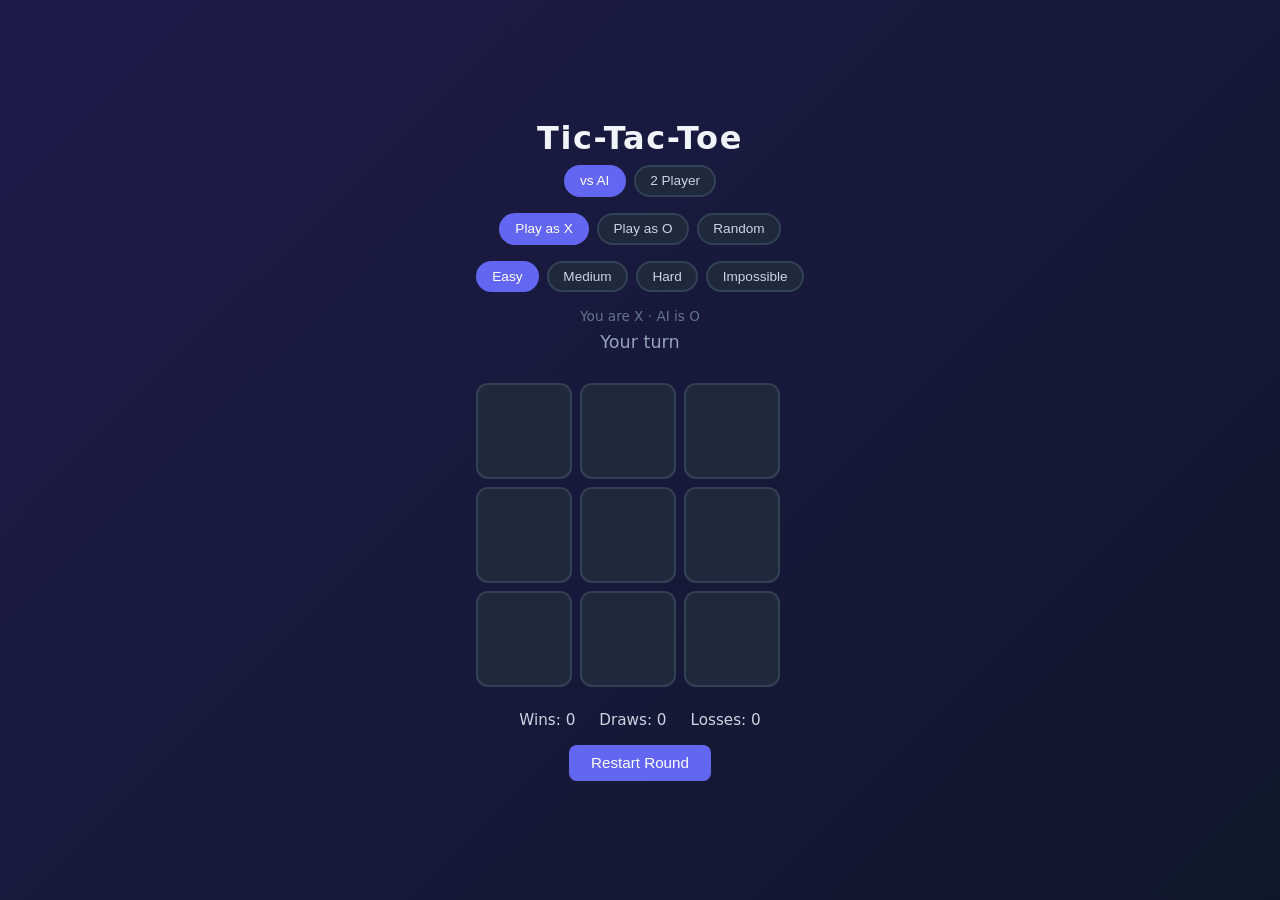
==== index.html @ 92a45838 "Initial commit: Tic-Tac-Toe with AI opponent, difficulty modes, 2-player mode, and sound effects Co-" ====
<!DOCTYPE html>
<html lang="en">
<head>
<meta charset="UTF-8">
<meta name="viewport" content="width=device-width, initial-scale=1.0">
<title>Tic-Tac-Toe</title>
<link rel="stylesheet" href="style.css">
</head>
<body>
  <main class="game">
    <h1>Tic-Tac-Toe</h1>

    <div id="modeChoice" class="difficulty">
      <button class="mode-btn" data-mode="ai">vs AI</button>
      <button class="mode-btn" data-mode="twoPlayer">2 Player</button>
    </div>

    <div id="symbolChoice" class="difficulty">
      <button class="symbol-btn" data-symbol="X">Play as X</button>
      <button class="symbol-btn" data-symbol="O">Play as O</button>
      <button class="symbol-btn" data-symbol="random">Random</button>
    </div>

    <div id="difficulty" class="difficulty">
      <button class="diff-btn" data-difficulty="easy">Easy</button>
      <button class="diff-btn" data-difficulty="medium">Medium</button>
      <button class="diff-btn" data-difficulty="hard">Hard</button>
      <button class="diff-btn" data-difficulty="impossible">Impossible</button>
    </div>

    <p id="youAre" class="you-are">You are X</p>
    <p id="status" class="status">Your turn</p>

    <div id="board" class="board">
      <button class="cell" data-index="0"></button>
      <button class="cell" data-index="1"></button>
      <button class="cell" data-index="2"></button>
      <button class="cell" data-index="3"></button>
      <button class="cell" data-index="4"></button>
      <button class="cell" data-index="5"></button>
      <button class="cell" data-index="6"></button>
      <button class="cell" data-index="7"></button>
      <button class="cell" data-index="8"></button>
    </div>

    <div class="controls">
      <div class="score">
        <span><span id="scoreLabel1">Wins</span>: <span id="score1">0</span></span>
        <span>Draws: <span id="scoreDraws">0</span></span>
        <span><span id="scoreLabel2">Losses</span>: <span id="score2">0</span></span>
      </div>
      <button id="reset" class="reset-btn">Restart Round</button>
    </div>
  </main>

  <script src="script.js"></script>
</body>
</html>
---- style.css ----
* {
  box-sizing: border-box;
}

body {
  margin: 0;
  min-height: 100vh;
  display: flex;
  align-items: center;
  justify-content: center;
  background: linear-gradient(135deg, #1e1b4b, #0f172a);
  font-family: system-ui, -apple-system, "Segoe UI", sans-serif;
  color: #f1f5f9;
}

.game {
  text-align: center;
  padding: 2rem;
}

h1 {
  margin: 0 0 0.5rem;
  font-size: 2rem;
  letter-spacing: 0.05em;
}

.difficulty {
  display: flex;
  justify-content: center;
  gap: 0.5rem;
  margin-bottom: 1rem;
  flex-wrap: wrap;
}

.diff-btn,
.symbol-btn,
.mode-btn {
  background: #1e293b;
  border: 2px solid #334155;
  color: #cbd5e1;
  padding: 0.4rem 0.9rem;
  border-radius: 999px;
  font-size: 0.85rem;
  cursor: pointer;
  transition: background 0.15s ease, border-color 0.15s ease, color 0.15s ease;
}

.diff-btn:hover,
.symbol-btn:hover,
.mode-btn:hover {
  border-color: #6366f1;
}

.diff-btn.active,
.symbol-btn.active,
.mode-btn.active {
  background: #6366f1;
  border-color: #6366f1;
  color: white;
}

.you-are {
  margin: 0 0 0.5rem;
  font-size: 0.85rem;
  color: #64748b;
}

.hidden {
  display: none;
}

.status {
  margin: 0 0 1.5rem;
  font-size: 1.1rem;
  color: #94a3b8;
  min-height: 1.5em;
}

.board {
  display: grid;
  grid-template-columns: repeat(3, 96px);
  grid-template-rows: repeat(3, 96px);
  gap: 8px;
  margin: 0 auto;
}

.cell {
  background: #1e293b;
  border: 2px solid #334155;
  border-radius: 12px;
  font-size: 2.5rem;
  font-weight: 700;
  color: #f8fafc;
  cursor: pointer;
  transition: background 0.15s ease, transform 0.1s ease;
}

.cell:hover:not(:disabled) {
  background: #334155;
}

.cell:active:not(:disabled) {
  transform: scale(0.96);
}

.cell:disabled {
  cursor: default;
}

.cell.x {
  color: #38bdf8;
}

.cell.o {
  color: #fb7185;
}

.cell.win {
  background: #16a34a;
  border-color: #22c55e;
}

.controls {
  margin-top: 1.5rem;
  display: flex;
  flex-direction: column;
  align-items: center;
  gap: 1rem;
}

.score {
  display: flex;
  gap: 1.5rem;
  font-size: 0.95rem;
  color: #cbd5e1;
}

.reset-btn {
  background: #6366f1;
  border: none;
  color: white;
  padding: 0.6rem 1.4rem;
  border-radius: 8px;
  font-size: 0.95rem;
  cursor: pointer;
  transition: background 0.15s ease;
}

.reset-btn:hover {
  background: #4f46e5;
}
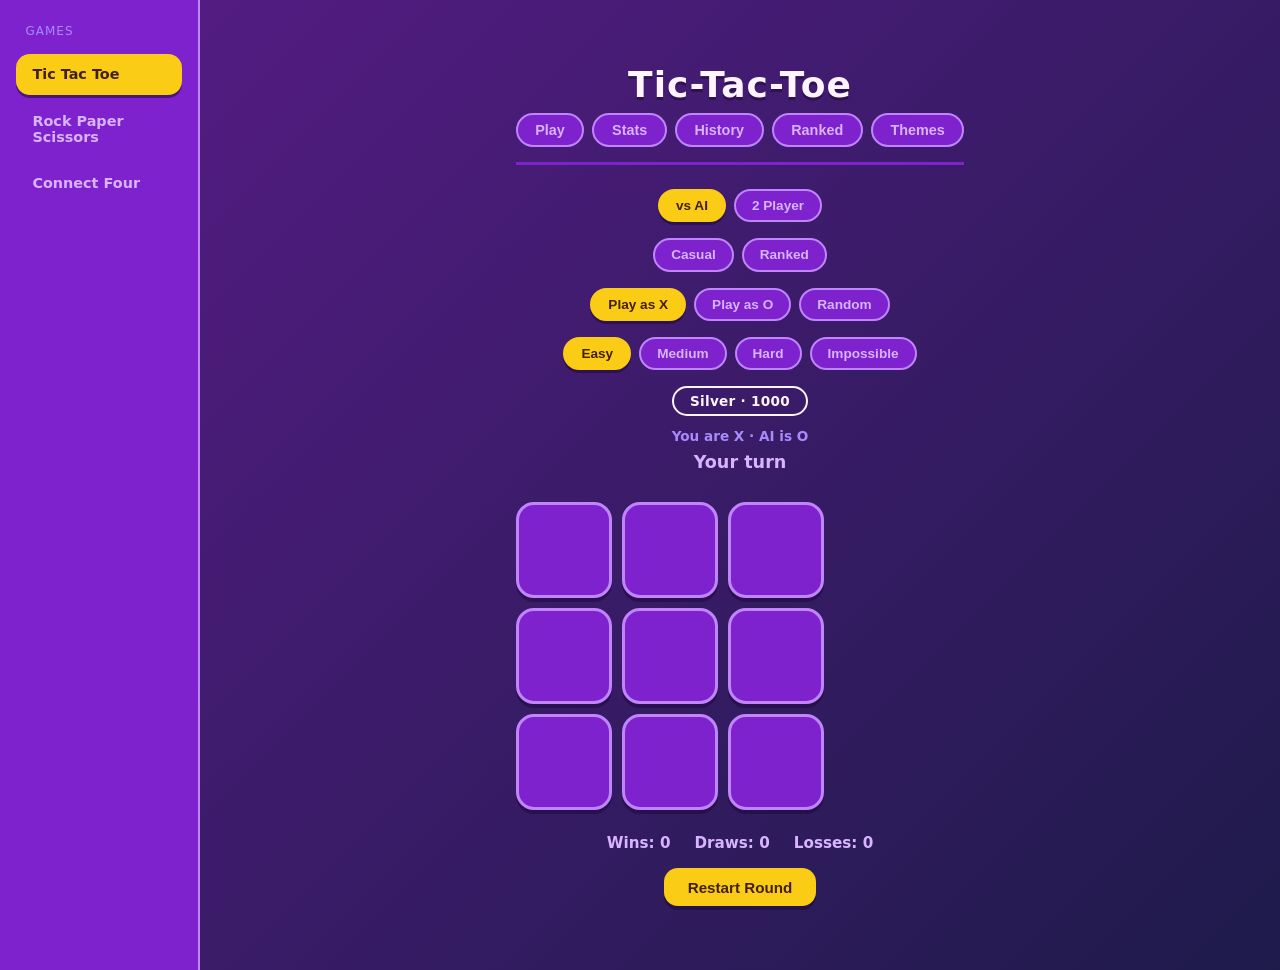
==== commit 9c3e7c43: "Fix sidebar not spanning full page height on real browsers The nested flexbox layout (body > flex ro" ====
--- a/index.html
+++ b/index.html
@@ -4,55 +4,150 @@
 <meta charset="UTF-8">
 <meta name="viewport" content="width=device-width, initial-scale=1.0">
 <title>Tic-Tac-Toe</title>
+<link rel="stylesheet" href="shared/themes.css?v=5">
+<link rel="stylesheet" href="shared/common.css?v=5">
+<link rel="stylesheet" href="shared/sidebar.css?v=5">
 <link rel="stylesheet" href="style.css">
+<script>window.SITE_ROOT = "./";</script>
 </head>
-<body>
+<body data-game="tictactoe">
+  <aside id="sidebar" class="sidebar"></aside>
+  <div class="content">
   <main class="game">
     <h1>Tic-Tac-Toe</h1>
 
-    <div id="modeChoice" class="difficulty">
-      <button class="mode-btn" data-mode="ai">vs AI</button>
-      <button class="mode-btn" data-mode="twoPlayer">2 Player</button>
+    <div id="tabs" class="tabs">
+      <button class="tab-btn" data-tab="play">Play</button>
+      <button class="tab-btn" data-tab="stats">Stats</button>
+      <button class="tab-btn" data-tab="history">History</button>
+      <button class="tab-btn" data-tab="ranked">Ranked</button>
+      <button class="tab-btn" data-tab="themes">Themes</button>
     </div>
 
-    <div id="symbolChoice" class="difficulty">
-      <button class="symbol-btn" data-symbol="X">Play as X</button>
-      <button class="symbol-btn" data-symbol="O">Play as O</button>
-      <button class="symbol-btn" data-symbol="random">Random</button>
+    <div id="playView">
+      <div id="modeChoice" class="difficulty">
+        <button class="mode-btn" data-mode="ai">vs AI</button>
+        <button class="mode-btn" data-mode="twoPlayer">2 Player</button>
+      </div>
+
+      <div id="matchTypeChoice" class="difficulty">
+        <button class="matchtype-btn" data-matchtype="casual">Casual</button>
+        <button class="matchtype-btn" data-matchtype="ranked">Ranked</button>
+      </div>
+
+      <div id="symbolChoice" class="difficulty">
+        <button class="symbol-btn" data-symbol="X">Play as X</button>
+        <button class="symbol-btn" data-symbol="O">Play as O</button>
+        <button class="symbol-btn" data-symbol="random">Random</button>
+      </div>
+
+      <div id="difficulty" class="difficulty">
+        <button class="diff-btn" data-difficulty="easy">Easy</button>
+        <button class="diff-btn" data-difficulty="medium">Medium</button>
+        <button class="diff-btn" data-difficulty="hard">Hard</button>
+        <button class="diff-btn" data-difficulty="impossible">Impossible</button>
+      </div>
+
+      <p id="rankDisplay" class="rank">Silver · 1000</p>
+      <p id="youAre" class="you-are">You are X</p>
+      <p id="status" class="status">Your turn</p>
+
+      <div id="board" class="board">
+        <button class="cell" data-index="0"></button>
+        <button class="cell" data-index="1"></button>
+        <button class="cell" data-index="2"></button>
+        <button class="cell" data-index="3"></button>
+        <button class="cell" data-index="4"></button>
+        <button class="cell" data-index="5"></button>
+        <button class="cell" data-index="6"></button>
+        <button class="cell" data-index="7"></button>
+        <button class="cell" data-index="8"></button>
+      </div>
+
+      <div class="controls">
+        <div class="score" id="scoreRow">
+          <span><span id="scoreLabel1">Wins</span>: <span id="score1">0</span></span>
+          <span>Draws: <span id="scoreDraws">0</span></span>
+          <span><span id="scoreLabel2">Losses</span>: <span id="score2">0</span></span>
+        </div>
+        <button id="reset" class="reset-btn">Restart Round</button>
+      </div>
     </div>
 
-    <div id="difficulty" class="difficulty">
-      <button class="diff-btn" data-difficulty="easy">Easy</button>
-      <button class="diff-btn" data-difficulty="medium">Medium</button>
-      <button class="diff-btn" data-difficulty="hard">Hard</button>
-      <button class="diff-btn" data-difficulty="impossible">Impossible</button>
+    <div id="statsView" class="hidden">
+      <div class="stats-grid">
+        <div class="stat-card">
+          <span class="stat-label">Current Streak</span>
+          <span class="stat-value" id="statCurrentStreak">0</span>
+        </div>
+        <div class="stat-card">
+          <span class="stat-label">Best Streak</span>
+          <span class="stat-value" id="statBestStreak">0</span>
+        </div>
+        <div class="stat-card">
+          <span class="stat-label">Total Games</span>
+          <span class="stat-value" id="statTotalGames">0</span>
+        </div>
+        <div class="stat-card">
+          <span class="stat-label">Total Record</span>
+          <span class="stat-value" id="statTotalRecord">0-0-0</span>
+        </div>
+        <div class="stat-card">
+          <span class="stat-label">Win Rate</span>
+          <span class="stat-value" id="statWinRate">0%</span>
+        </div>
+        <div class="stat-card">
+          <span class="stat-label" id="statLast10Label">Last 10 Win Rate</span>
+          <span class="stat-value" id="statLast10">0%</span>
+        </div>
+      </div>
+      <p class="stats-note">Stats track ranked games played against the AI only.</p>
     </div>
 
-    <p id="youAre" class="you-are">You are X</p>
-    <p id="status" class="status">Your turn</p>
-
-    <div id="board" class="board">
-      <button class="cell" data-index="0"></button>
-      <button class="cell" data-index="1"></button>
-      <button class="cell" data-index="2"></button>
-      <button class="cell" data-index="3"></button>
-      <button class="cell" data-index="4"></button>
-      <button class="cell" data-index="5"></button>
-      <button class="cell" data-index="6"></button>
-      <button class="cell" data-index="7"></button>
-      <button class="cell" data-index="8"></button>
+    <div id="historyView" class="hidden">
+      <div id="historyList" class="history-list"></div>
+      <div id="historyDetail" class="history-detail hidden">
+        <button id="backToHistory" class="reset-btn">&larr; Back to list</button>
+        <div id="historyDetailContent" class="history-detail-content"></div>
+        <div id="historyBoard" class="board mini-board"></div>
+      </div>
     </div>
 
-    <div class="controls">
-      <div class="score">
-        <span><span id="scoreLabel1">Wins</span>: <span id="score1">0</span></span>
-        <span>Draws: <span id="scoreDraws">0</span></span>
-        <span><span id="scoreLabel2">Losses</span>: <span id="score2">0</span></span>
+    <div id="rankedView" class="hidden">
+      <div class="ranked-summary">
+        <span class="ranked-points" id="rankedPoints">1000</span>
+        <span class="ranked-tier" id="rankedTier">Silver</span>
       </div>
-      <button id="reset" class="reset-btn">Restart Round</button>
+      <div id="rankChart" class="rank-chart"></div>
+      <div id="tierLadder" class="tier-ladder"></div>
+      <p class="stats-note">Tracks your rank point history in ranked vs AI games.</p>
+    </div>
+
+    <div id="themesView" class="hidden">
+      <div class="theme-grid">
+        <button class="theme-btn" data-theme="indigo">
+          <span class="theme-swatch theme-swatch-indigo"></span>
+          Current
+        </button>
+        <button class="theme-btn" data-theme="mono">
+          <span class="theme-swatch theme-swatch-mono"></span>
+          Black &amp; White
+        </button>
+        <button class="theme-btn" data-theme="blue-green">
+          <span class="theme-swatch theme-swatch-blue-green"></span>
+          Blue &amp; Green
+        </button>
+        <button class="theme-btn" data-theme="red-white">
+          <span class="theme-swatch theme-swatch-red-white"></span>
+          Red &amp; White
+        </button>
+      </div>
     </div>
   </main>
+  </div>
 
+  <script src="shared/theme.js?v=5"></script>
+  <script src="shared/sidebar.js?v=5"></script>
   <script src="script.js"></script>
 </body>
 </html>
--- a/shared/themes.css
+++ b/shared/themes.css
@@ -0,0 +1,139 @@
+:root {
+  --bg-start: #581c87;
+  --bg-end: #1e1b4b;
+  --text: #fdf4ff;
+  --text-muted: #d8b4fe;
+  --text-dim: #a78bfa;
+  --surface: #7e22ce;
+  --surface-hover: #9333ea;
+  --border: #c084fc;
+  --accent: #facc15;
+  --accent-hover: #eab308;
+  --accent-text: #422006;
+  --x-color: #22d3ee;
+  --o-color: #fb7185;
+  --win-bg: #16a34a;
+  --win-border: #4ade80;
+  --btn-shadow: rgba(30, 10, 60, 0.55);
+}
+
+:root[data-theme="mono"] {
+  --bg-start: #171717;
+  --bg-end: #000000;
+  --text: #ffffff;
+  --text-muted: #d4d4d4;
+  --text-dim: #a3a3a3;
+  --surface: #2e2e2e;
+  --surface-hover: #404040;
+  --border: #737373;
+  --accent: #ffffff;
+  --accent-hover: #e5e5e5;
+  --accent-text: #000000;
+  --x-color: #ffffff;
+  --o-color: #a3a3a3;
+  --win-bg: #404040;
+  --win-border: #ffffff;
+  --btn-shadow: rgba(0, 0, 0, 0.6);
+}
+
+:root[data-theme="blue-green"] {
+  --bg-start: #0c4a6e;
+  --bg-end: #064e3b;
+  --text: #ecfeff;
+  --text-muted: #a7f3d0;
+  --text-dim: #5eead4;
+  --surface: #0369a1;
+  --surface-hover: #0284c7;
+  --border: #38bdf8;
+  --accent: #34d399;
+  --accent-hover: #10b981;
+  --accent-text: #022c22;
+  --x-color: #38bdf8;
+  --o-color: #4ade80;
+  --win-bg: #059669;
+  --win-border: #6ee7b7;
+  --btn-shadow: rgba(2, 30, 40, 0.55);
+}
+
+:root[data-theme="red-white"] {
+  --bg-start: #b91c1c;
+  --bg-end: #7f1d1d;
+  --text: #ffffff;
+  --text-muted: #fecaca;
+  --text-dim: #fca5a5;
+  --surface: #dc2626;
+  --surface-hover: #ef4444;
+  --border: #fca5a5;
+  --accent: #ffffff;
+  --accent-hover: #fef2f2;
+  --accent-text: #b91c1c;
+  --x-color: #ffffff;
+  --o-color: #fde047;
+  --win-bg: #16a34a;
+  --win-border: #4ade80;
+  --btn-shadow: rgba(60, 5, 5, 0.5);
+}
+
+* {
+  box-sizing: border-box;
+}
+
+body {
+  margin: 0;
+  min-height: 100vh;
+  background: linear-gradient(135deg, var(--bg-start), var(--bg-end));
+  font-family: system-ui, -apple-system, "Segoe UI", sans-serif;
+  color: var(--text);
+}
+
+.game {
+  text-align: center;
+  padding: 2rem;
+}
+
+h1 {
+  margin: 0 0 0.5rem;
+  font-size: 2.25rem;
+  font-weight: 800;
+  letter-spacing: 0.03em;
+  text-shadow: 0 3px 0 var(--btn-shadow);
+}
+
+.hidden {
+  display: none !important;
+}
+
+.status {
+  margin: 0 0 1.5rem;
+  font-size: 1.1rem;
+  font-weight: 600;
+  color: var(--text-muted);
+  min-height: 1.5em;
+}
+
+.empty-state {
+  color: var(--text-dim);
+  font-size: 0.9rem;
+}
+
+.reset-btn {
+  background: var(--accent);
+  border: none;
+  color: var(--accent-text);
+  padding: 0.65rem 1.5rem;
+  border-radius: 14px;
+  font-size: 0.95rem;
+  font-weight: 700;
+  cursor: pointer;
+  box-shadow: 0 4px 0 var(--btn-shadow);
+  transition: background 0.15s ease, transform 0.1s ease, box-shadow 0.1s ease;
+}
+
+.reset-btn:hover {
+  background: var(--accent-hover);
+}
+
+.reset-btn:active {
+  transform: translateY(3px);
+  box-shadow: 0 1px 0 var(--btn-shadow);
+}
--- a/shared/common.css
+++ b/shared/common.css
@@ -0,0 +1,370 @@
+/* --- Choice pills --- */
+
+.difficulty {
+  display: flex;
+  justify-content: center;
+  gap: 0.5rem;
+  margin-bottom: 1rem;
+  flex-wrap: wrap;
+}
+
+.matchtype-btn,
+.diff-btn,
+.symbol-btn,
+.mode-btn {
+  background: var(--surface);
+  border: 2px solid var(--border);
+  color: var(--text-muted);
+  padding: 0.45rem 1rem;
+  border-radius: 999px;
+  font-size: 0.85rem;
+  font-weight: 700;
+  cursor: pointer;
+  transition: background 0.15s ease, border-color 0.15s ease, color 0.15s ease, transform 0.1s ease, box-shadow 0.1s ease;
+}
+
+.matchtype-btn:hover,
+.diff-btn:hover,
+.symbol-btn:hover,
+.mode-btn:hover {
+  border-color: var(--accent);
+}
+
+.matchtype-btn.active,
+.diff-btn.active,
+.symbol-btn.active,
+.mode-btn.active {
+  background: var(--accent);
+  border-color: var(--accent);
+  color: var(--accent-text);
+  box-shadow: 0 3px 0 var(--btn-shadow);
+}
+
+.matchtype-btn.active:active,
+.diff-btn.active:active,
+.symbol-btn.active:active,
+.mode-btn.active:active {
+  transform: translateY(2px);
+  box-shadow: 0 1px 0 var(--btn-shadow);
+}
+
+/* --- Tabs --- */
+
+.tabs {
+  display: flex;
+  justify-content: center;
+  gap: 0.5rem;
+  margin-bottom: 1.5rem;
+  border-bottom: 3px solid var(--surface);
+  padding-bottom: 0.9rem;
+  flex-wrap: wrap;
+}
+
+.tab-btn {
+  background: var(--surface);
+  border: 2px solid var(--border);
+  color: var(--text-muted);
+  padding: 0.45rem 1.1rem;
+  border-radius: 999px;
+  font-size: 0.9rem;
+  font-weight: 700;
+  cursor: pointer;
+  transition: background 0.15s ease, color 0.15s ease, transform 0.1s ease, box-shadow 0.1s ease;
+}
+
+.tab-btn:hover {
+  color: var(--text);
+  border-color: var(--accent);
+}
+
+.tab-btn.active {
+  background: var(--accent);
+  border-color: var(--accent);
+  color: var(--accent-text);
+  box-shadow: 0 3px 0 var(--btn-shadow);
+}
+
+.tab-btn.active:active {
+  transform: translateY(2px);
+  box-shadow: 0 1px 0 var(--btn-shadow);
+}
+
+/* --- Rank badge --- */
+
+.rank {
+  display: inline-block;
+  margin: 0 auto 0.75rem;
+  padding: 0.3rem 1rem;
+  border-radius: 999px;
+  font-size: 0.85rem;
+  font-weight: 800;
+  letter-spacing: 0.02em;
+  border: 2px solid currentColor;
+}
+
+.rank-bronze {
+  background: rgba(217, 119, 6, 0.25);
+  color: #f59e0b;
+}
+
+.rank-silver {
+  background: rgba(203, 213, 225, 0.25);
+  color: #e2e8f0;
+}
+
+.rank-gold {
+  background: rgba(250, 204, 21, 0.25);
+  color: #fde047;
+}
+
+.rank-platinum {
+  background: rgba(45, 212, 191, 0.25);
+  color: #5eead4;
+}
+
+.rank-diamond {
+  background: rgba(56, 189, 248, 0.25);
+  color: #7dd3fc;
+}
+
+.rank-master {
+  background: rgba(232, 121, 249, 0.25);
+  color: #f0abfc;
+}
+
+/* --- History --- */
+
+.history-list {
+  display: flex;
+  flex-direction: column;
+  gap: 0.6rem;
+  width: min(420px, 80vw);
+  margin: 0 auto;
+  max-height: 420px;
+  overflow-y: auto;
+}
+
+.history-item {
+  background: var(--surface);
+  border: 2px solid var(--border);
+  border-radius: 16px;
+  padding: 0.7rem 1rem;
+  display: flex;
+  justify-content: space-between;
+  align-items: center;
+  color: var(--text);
+  font-weight: 600;
+  cursor: pointer;
+  font-size: 0.85rem;
+  text-align: left;
+  transition: border-color 0.15s ease, transform 0.1s ease;
+}
+
+.history-item:hover {
+  border-color: var(--accent);
+  transform: translateY(-1px);
+}
+
+.history-date {
+  color: var(--text-dim);
+  font-size: 0.75rem;
+  font-weight: 600;
+}
+
+.history-item.result-win {
+  border-left: 6px solid #4ade80;
+}
+
+.history-item.result-loss {
+  border-left: 6px solid #fb7185;
+}
+
+.history-item.result-draw {
+  border-left: 6px solid #cbd5e1;
+}
+
+.history-detail {
+  width: min(420px, 80vw);
+  margin: 0 auto;
+  text-align: center;
+}
+
+.history-detail-content {
+  margin: 1rem 0;
+  font-size: 0.9rem;
+  font-weight: 600;
+  color: var(--text-muted);
+  line-height: 1.6;
+}
+
+/* --- Stats --- */
+
+.stats-grid {
+  display: grid;
+  grid-template-columns: repeat(2, 1fr);
+  gap: 0.85rem;
+  width: min(420px, 80vw);
+  margin: 0 auto;
+}
+
+.stat-card {
+  background: var(--surface);
+  border: 2px solid var(--border);
+  border-radius: 18px;
+  padding: 1rem;
+  display: flex;
+  flex-direction: column;
+  gap: 0.35rem;
+  box-shadow: 0 4px 0 var(--btn-shadow);
+}
+
+.stat-label {
+  font-size: 0.75rem;
+  color: var(--text-muted);
+  font-weight: 700;
+  text-transform: uppercase;
+  letter-spacing: 0.05em;
+}
+
+.stat-value {
+  font-size: 1.6rem;
+  font-weight: 800;
+  color: var(--text);
+}
+
+.stats-note {
+  margin-top: 1.25rem;
+  font-size: 0.8rem;
+  color: var(--text-dim);
+}
+
+/* --- Ranked --- */
+
+.ranked-summary {
+  display: flex;
+  flex-direction: column;
+  align-items: center;
+  gap: 0.5rem;
+  margin-bottom: 1.5rem;
+}
+
+.ranked-points {
+  font-size: 3rem;
+  font-weight: 900;
+  color: var(--text);
+  line-height: 1;
+  text-shadow: 0 3px 0 var(--btn-shadow);
+}
+
+.ranked-tier {
+  font-size: 1rem;
+  font-weight: 800;
+  padding: 0.3rem 1rem;
+  border-radius: 999px;
+  letter-spacing: 0.02em;
+  border: 2px solid currentColor;
+}
+
+.rank-chart {
+  width: min(560px, 90vw);
+  margin: 0 auto;
+  background: transparent;
+}
+
+.rank-chart-svg {
+  width: 100%;
+  height: auto;
+  display: block;
+  background: transparent;
+}
+
+.tier-ladder {
+  display: flex;
+  flex-direction: column;
+  gap: 0.5rem;
+  width: min(360px, 80vw);
+  margin: 1.5rem auto 0;
+}
+
+.tier-row {
+  display: flex;
+  justify-content: space-between;
+  align-items: center;
+  padding: 0.55rem 1rem;
+  border-radius: 14px;
+  font-weight: 700;
+  font-size: 0.85rem;
+  border: 2px solid transparent;
+  opacity: 0.55;
+  transition: opacity 0.15s ease;
+}
+
+.tier-row.current {
+  opacity: 1;
+  border-color: currentColor;
+  box-shadow: 0 3px 0 var(--btn-shadow);
+}
+
+/* --- Themes --- */
+
+.theme-grid {
+  display: grid;
+  grid-template-columns: repeat(2, 1fr);
+  gap: 0.85rem;
+  width: min(360px, 80vw);
+  margin: 0 auto;
+}
+
+.theme-btn {
+  display: flex;
+  flex-direction: column;
+  align-items: center;
+  gap: 0.5rem;
+  background: var(--surface);
+  border: 2px solid var(--border);
+  border-radius: 18px;
+  padding: 1.1rem;
+  color: var(--text);
+  font-size: 0.85rem;
+  font-weight: 700;
+  cursor: pointer;
+  box-shadow: 0 4px 0 var(--btn-shadow);
+  transition: border-color 0.15s ease, box-shadow 0.1s ease, transform 0.1s ease;
+}
+
+.theme-btn:hover {
+  border-color: var(--accent);
+}
+
+.theme-btn.active {
+  border-color: var(--accent);
+  box-shadow: 0 0 0 2px var(--accent) inset, 0 4px 0 var(--btn-shadow);
+}
+
+.theme-btn:active {
+  transform: translateY(3px);
+  box-shadow: 0 1px 0 var(--btn-shadow);
+}
+
+.theme-swatch {
+  width: 34px;
+  height: 34px;
+  border-radius: 50%;
+  border: 3px solid rgba(255, 255, 255, 0.35);
+}
+
+.theme-swatch-indigo {
+  background: linear-gradient(135deg, #581c87, #facc15);
+}
+
+.theme-swatch-mono {
+  background: linear-gradient(135deg, #000000, #ffffff);
+}
+
+.theme-swatch-blue-green {
+  background: linear-gradient(135deg, #0c4a6e, #34d399);
+}
+
+.theme-swatch-red-white {
+  background: linear-gradient(135deg, #b91c1c, #ffffff);
+}
--- a/shared/sidebar.css
+++ b/shared/sidebar.css
@@ -0,0 +1,78 @@
+html {
+  min-height: 100%;
+}
+
+body {
+  display: grid;
+  grid-template-columns: 200px 1fr;
+  align-items: stretch;
+  min-height: 100vh;
+}
+
+.sidebar {
+  background: var(--surface);
+  border-right: 2px solid var(--border);
+  padding: 1.5rem 1rem;
+}
+
+.sidebar-title {
+  font-size: 0.75rem;
+  text-transform: uppercase;
+  letter-spacing: 0.08em;
+  color: var(--text-dim);
+  margin: 0 0 1rem 0.6rem;
+}
+
+.sidebar-nav {
+  display: flex;
+  flex-direction: column;
+  gap: 0.35rem;
+}
+
+.sidebar-link {
+  display: block;
+  padding: 0.65rem 0.9rem;
+  border-radius: 14px;
+  color: var(--text-muted);
+  text-decoration: none;
+  font-size: 0.9rem;
+  font-weight: 700;
+  border: 2px solid transparent;
+  transition: background 0.15s ease, color 0.15s ease, border-color 0.15s ease;
+}
+
+.sidebar-link:hover {
+  background: var(--surface-hover);
+  color: var(--text);
+  border-color: var(--border);
+}
+
+.sidebar-link.active {
+  background: var(--accent);
+  color: var(--accent-text);
+  box-shadow: 0 3px 0 var(--btn-shadow);
+}
+
+.content {
+  display: flex;
+  align-items: center;
+  justify-content: center;
+  padding: 2rem 0;
+}
+
+@media (max-width: 640px) {
+  body {
+    grid-template-columns: 1fr;
+  }
+
+  .sidebar {
+    border-right: none;
+    border-bottom: 2px solid var(--border);
+    padding: 1rem;
+  }
+
+  .sidebar-nav {
+    flex-direction: row;
+    flex-wrap: wrap;
+  }
+}
--- a/style.css
+++ b/style.css
@@ -1,106 +1,37 @@
-* {
-  box-sizing: border-box;
-}
-
-body {
-  margin: 0;
-  min-height: 100vh;
-  display: flex;
-  align-items: center;
-  justify-content: center;
-  background: linear-gradient(135deg, #1e1b4b, #0f172a);
-  font-family: system-ui, -apple-system, "Segoe UI", sans-serif;
-  color: #f1f5f9;
-}
-
-.game {
-  text-align: center;
-  padding: 2rem;
-}
-
-h1 {
-  margin: 0 0 0.5rem;
-  font-size: 2rem;
-  letter-spacing: 0.05em;
-}
-
-.difficulty {
-  display: flex;
-  justify-content: center;
-  gap: 0.5rem;
-  margin-bottom: 1rem;
-  flex-wrap: wrap;
-}
-
-.diff-btn,
-.symbol-btn,
-.mode-btn {
-  background: #1e293b;
-  border: 2px solid #334155;
-  color: #cbd5e1;
-  padding: 0.4rem 0.9rem;
-  border-radius: 999px;
-  font-size: 0.85rem;
-  cursor: pointer;
-  transition: background 0.15s ease, border-color 0.15s ease, color 0.15s ease;
-}
-
-.diff-btn:hover,
-.symbol-btn:hover,
-.mode-btn:hover {
-  border-color: #6366f1;
-}
-
-.diff-btn.active,
-.symbol-btn.active,
-.mode-btn.active {
-  background: #6366f1;
-  border-color: #6366f1;
-  color: white;
-}
-
 .you-are {
   margin: 0 0 0.5rem;
   font-size: 0.85rem;
-  color: #64748b;
-}
-
-.hidden {
-  display: none;
-}
-
-.status {
-  margin: 0 0 1.5rem;
-  font-size: 1.1rem;
-  color: #94a3b8;
-  min-height: 1.5em;
+  font-weight: 600;
+  color: var(--text-dim);
 }
 
 .board {
   display: grid;
   grid-template-columns: repeat(3, 96px);
   grid-template-rows: repeat(3, 96px);
-  gap: 8px;
+  gap: 10px;
   margin: 0 auto;
 }
 
 .cell {
-  background: #1e293b;
-  border: 2px solid #334155;
-  border-radius: 12px;
+  background: var(--surface);
+  border: 3px solid var(--border);
+  border-radius: 18px;
   font-size: 2.5rem;
-  font-weight: 700;
-  color: #f8fafc;
+  font-weight: 800;
+  color: var(--text);
   cursor: pointer;
-  transition: background 0.15s ease, transform 0.1s ease;
+  box-shadow: 0 4px 0 var(--btn-shadow);
+  transition: background 0.15s ease, transform 0.1s ease, box-shadow 0.1s ease;
 }
 
 .cell:hover:not(:disabled) {
-  background: #334155;
+  background: var(--surface-hover);
 }
 
 .cell:active:not(:disabled) {
-  transform: scale(0.96);
+  transform: translateY(3px);
+  box-shadow: 0 1px 0 var(--btn-shadow);
 }
 
 .cell:disabled {
@@ -108,16 +39,16 @@
 }
 
 .cell.x {
-  color: #38bdf8;
+  color: var(--x-color);
 }
 
 .cell.o {
-  color: #fb7185;
+  color: var(--o-color);
 }
 
 .cell.win {
-  background: #16a34a;
-  border-color: #22c55e;
+  background: var(--win-bg);
+  border-color: var(--win-border);
 }
 
 .controls {
@@ -132,20 +63,19 @@
   display: flex;
   gap: 1.5rem;
   font-size: 0.95rem;
-  color: #cbd5e1;
+  font-weight: 700;
+  color: var(--text-muted);
 }
 
-.reset-btn {
-  background: #6366f1;
-  border: none;
-  color: white;
-  padding: 0.6rem 1.4rem;
-  border-radius: 8px;
-  font-size: 0.95rem;
-  cursor: pointer;
-  transition: background 0.15s ease;
+.mini-board {
+  grid-template-columns: repeat(3, 72px);
+  grid-template-rows: repeat(3, 72px);
+  gap: 8px;
 }
 
-.reset-btn:hover {
-  background: #4f46e5;
+.mini-board .cell {
+  font-size: 1.8rem;
+  cursor: default;
+  pointer-events: none;
+  box-shadow: none;
 }
